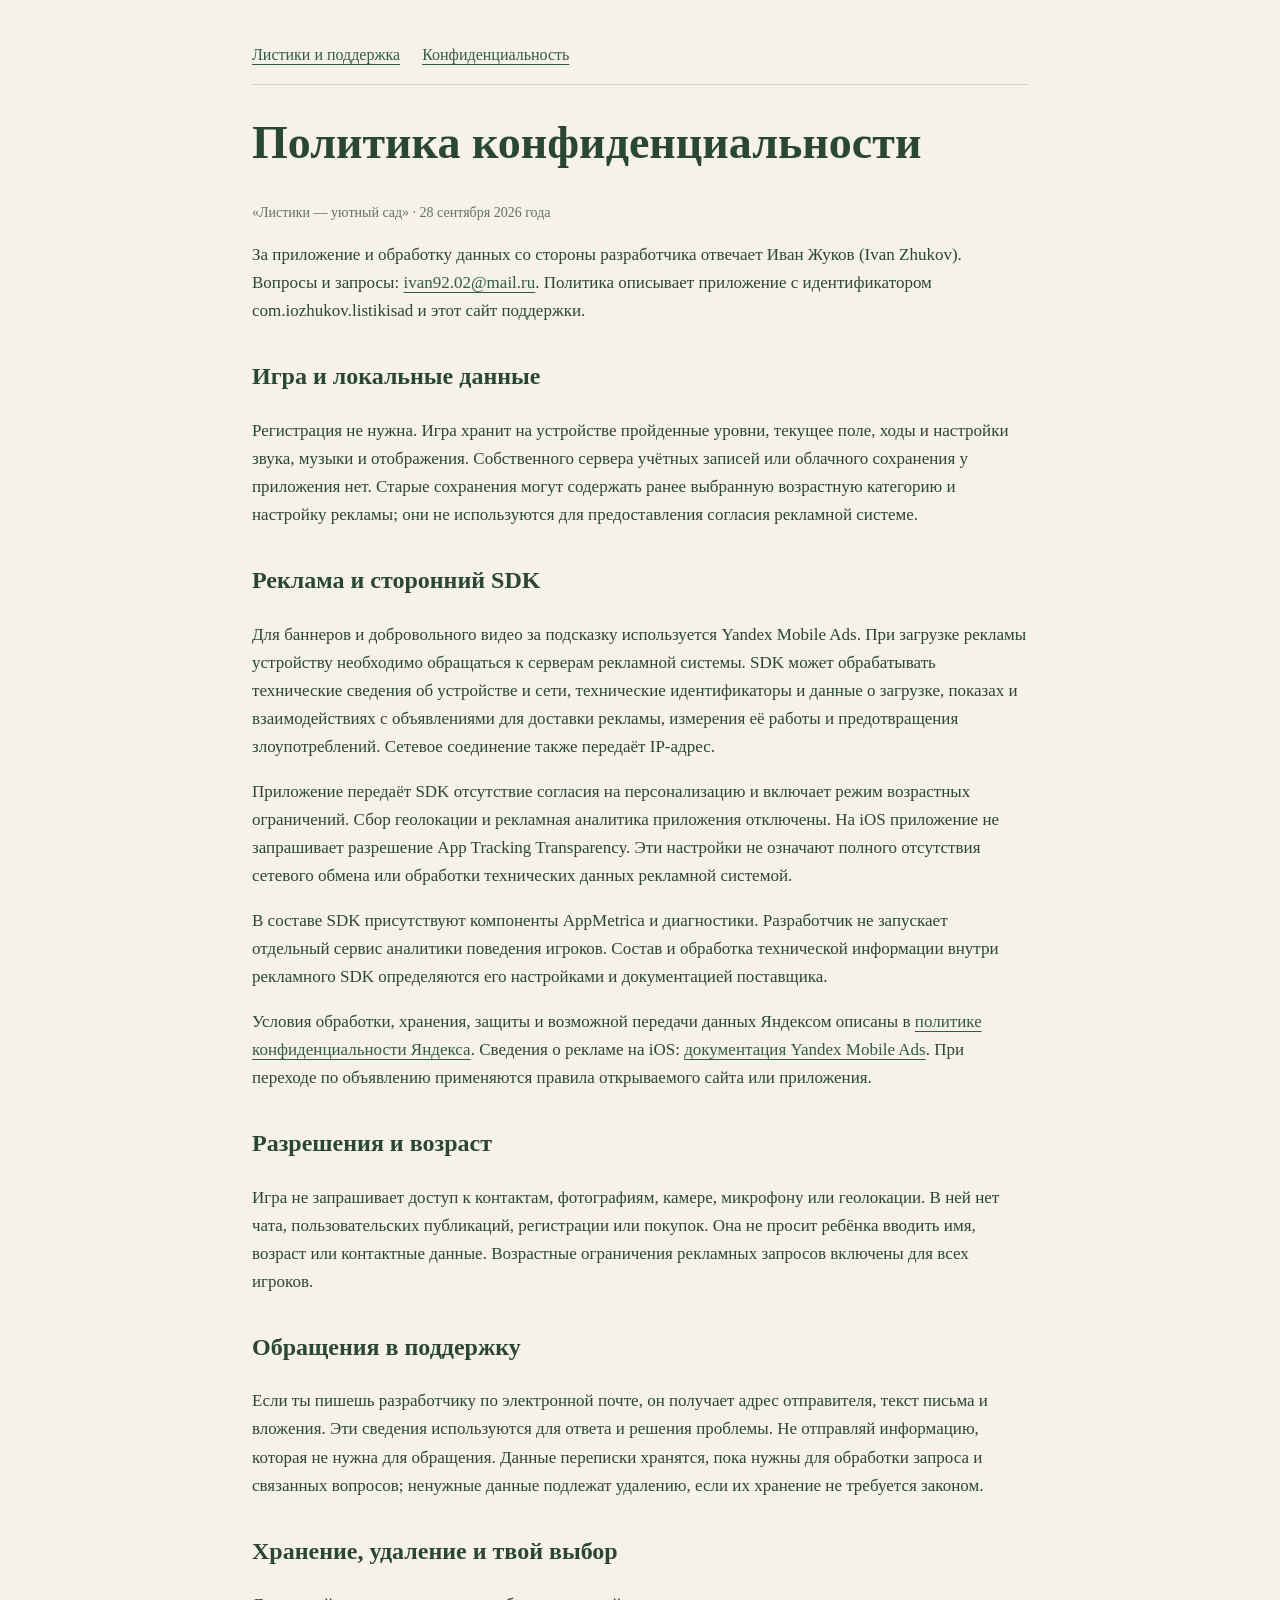
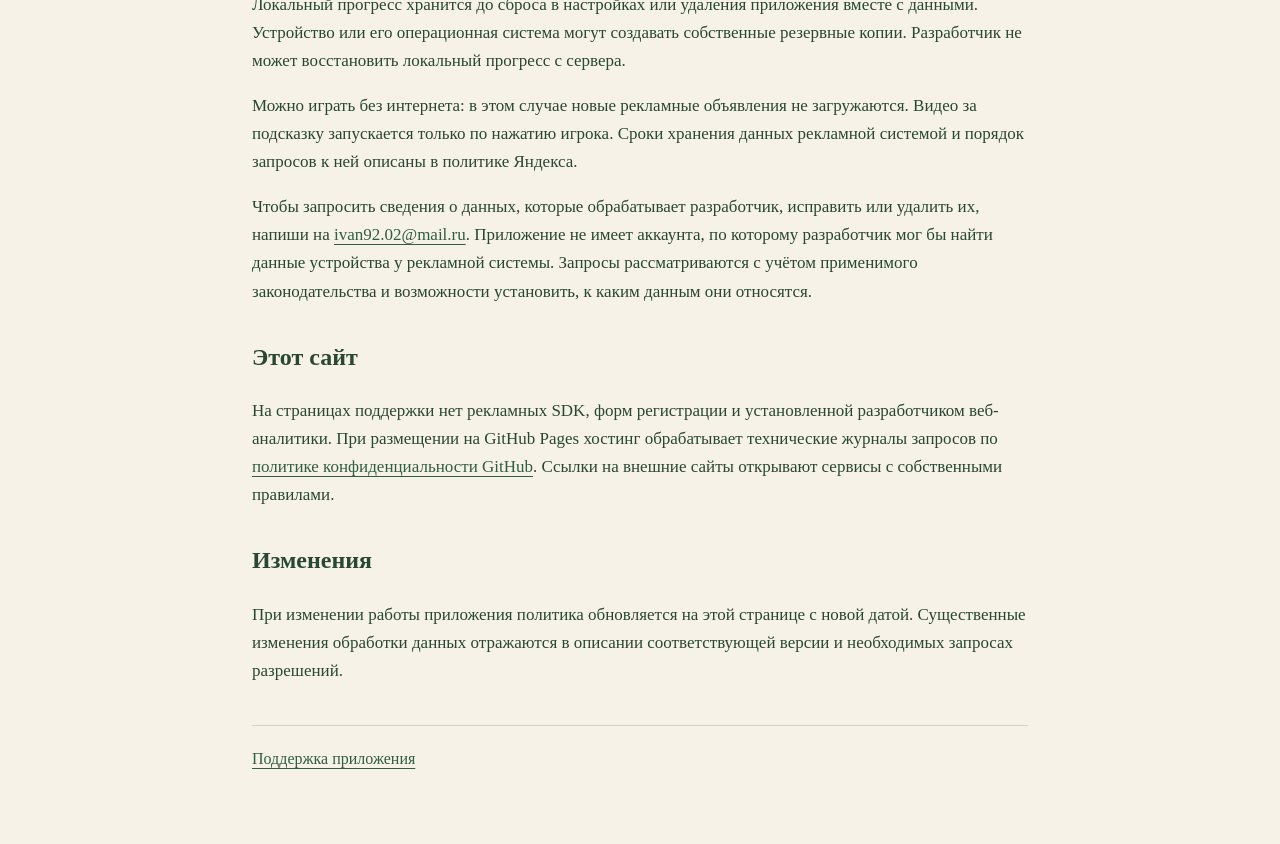
==== privacy.html @ 6e578c57 "Add files via upload" ====
<!doctype html><html lang="ru"><meta charset="utf-8"><meta name="viewport" content="width=device-width,initial-scale=1"><title>Листики — политика конфиденциальности</title><link rel="stylesheet" href="style.css"><main><nav><a href="index.html">Листики и поддержка</a><a href="privacy.html">Конфиденциальность</a></nav><h1>Политика конфиденциальности</h1><p class="muted">«Листики — уютный сад» · 28 сентября 2026 года</p><p>За приложение и обработку данных со стороны разработчика отвечает Иван Жуков (Ivan Zhukov). Вопросы и запросы: <a href="mailto:ivan92.02@mail.ru">ivan92.02@mail.ru</a>. Политика описывает приложение с идентификатором com.iozhukov.listikisad и этот сайт поддержки.</p><h2>Игра и локальные данные</h2><p>Регистрация не нужна. Игра хранит на устройстве пройденные уровни, текущее поле, ходы и настройки звука, музыки и отображения. Собственного сервера учётных записей или облачного сохранения у приложения нет. Старые сохранения могут содержать ранее выбранную возрастную категорию и настройку рекламы; они не используются для предоставления согласия рекламной системе.</p><h2>Реклама и сторонний SDK</h2><p>Для баннеров и добровольного видео за подсказку используется Yandex Mobile Ads. При загрузке рекламы устройству необходимо обращаться к серверам рекламной системы. SDK может обрабатывать технические сведения об устройстве и сети, технические идентификаторы и данные о загрузке, показах и взаимодействиях с объявлениями для доставки рекламы, измерения её работы и предотвращения злоупотреблений. Сетевое соединение также передаёт IP-адрес.</p><p>Приложение передаёт SDK отсутствие согласия на персонализацию и включает режим возрастных ограничений. Сбор геолокации и рекламная аналитика приложения отключены. На iOS приложение не запрашивает разрешение App Tracking Transparency. Эти настройки не означают полного отсутствия сетевого обмена или обработки технических данных рекламной системой.</p><p>В составе SDK присутствуют компоненты AppMetrica и диагностики. Разработчик не запускает отдельный сервис аналитики поведения игроков. Состав и обработка технической информации внутри рекламного SDK определяются его настройками и документацией поставщика.</p><p>Условия обработки, хранения, защиты и возможной передачи данных Яндексом описаны в <a href="https://yandex.ru/legal/confidential/">политике конфиденциальности Яндекса</a>. Сведения о рекламе на iOS: <a href="https://ads.yandex.com/helpcenter/en/dev/ios/app-privacy-apple">документация Yandex Mobile Ads</a>. При переходе по объявлению применяются правила открываемого сайта или приложения.</p><h2>Разрешения и возраст</h2><p>Игра не запрашивает доступ к контактам, фотографиям, камере, микрофону или геолокации. В ней нет чата, пользовательских публикаций, регистрации или покупок. Она не просит ребёнка вводить имя, возраст или контактные данные. Возрастные ограничения рекламных запросов включены для всех игроков.</p><h2>Обращения в поддержку</h2><p>Если ты пишешь разработчику по электронной почте, он получает адрес отправителя, текст письма и вложения. Эти сведения используются для ответа и решения проблемы. Не отправляй информацию, которая не нужна для обращения. Данные переписки хранятся, пока нужны для обработки запроса и связанных вопросов; ненужные данные подлежат удалению, если их хранение не требуется законом.</p><h2>Хранение, удаление и твой выбор</h2><p>Локальный прогресс хранится до сброса в настройках или удаления приложения вместе с данными. Устройство или его операционная система могут создавать собственные резервные копии. Разработчик не может восстановить локальный прогресс с сервера.</p><p>Можно играть без интернета: в этом случае новые рекламные объявления не загружаются. Видео за подсказку запускается только по нажатию игрока. Сроки хранения данных рекламной системой и порядок запросов к ней описаны в политике Яндекса.</p><p>Чтобы запросить сведения о данных, которые обрабатывает разработчик, исправить или удалить их, напиши на <a href="mailto:ivan92.02@mail.ru">ivan92.02@mail.ru</a>. Приложение не имеет аккаунта, по которому разработчик мог бы найти данные устройства у рекламной системы. Запросы рассматриваются с учётом применимого законодательства и возможности установить, к каким данным они относятся.</p><h2>Этот сайт</h2><p>На страницах поддержки нет рекламных SDK, форм регистрации и установленной разработчиком веб-аналитики. При размещении на GitHub Pages хостинг обрабатывает технические журналы запросов по <a href="https://docs.github.com/en/site-policy/privacy-policies/github-general-privacy-statement">политике конфиденциальности GitHub</a>. Ссылки на внешние сайты открывают сервисы с собственными правилами.</p><h2>Изменения</h2><p>При изменении работы приложения политика обновляется на этой странице с новой датой. Существенные изменения обработки данных отражаются в описании соответствующей версии и необходимых запросах разрешений.</p><footer><a href="index.html">Поддержка приложения</a></footer></main></html>
---- style.css ----
:root{color-scheme:light;font-family:Georgia,serif;color:#294734;background:#f6f2e7}*{box-sizing:border-box}body{margin:0;line-height:1.65}main{max-width:820px;margin:auto;padding:42px 22px 72px}nav{display:flex;flex-wrap:wrap;gap:22px;border-bottom:1px solid #cdd5c2;padding-bottom:16px;margin-bottom:32px}a{color:#315d40;text-underline-offset:4px}h1{font-size:clamp(30px,6vw,46px);line-height:1.15}h2{font-size:24px;margin-top:32px}p,li{font-size:17px}.muted{color:#62745f;font-size:14px}.card{background:#fffcf4;border:1px solid #d8decd;padding:20px;border-radius:16px}footer{border-top:1px solid #cdd5c2;margin-top:40px;padding-top:20px}
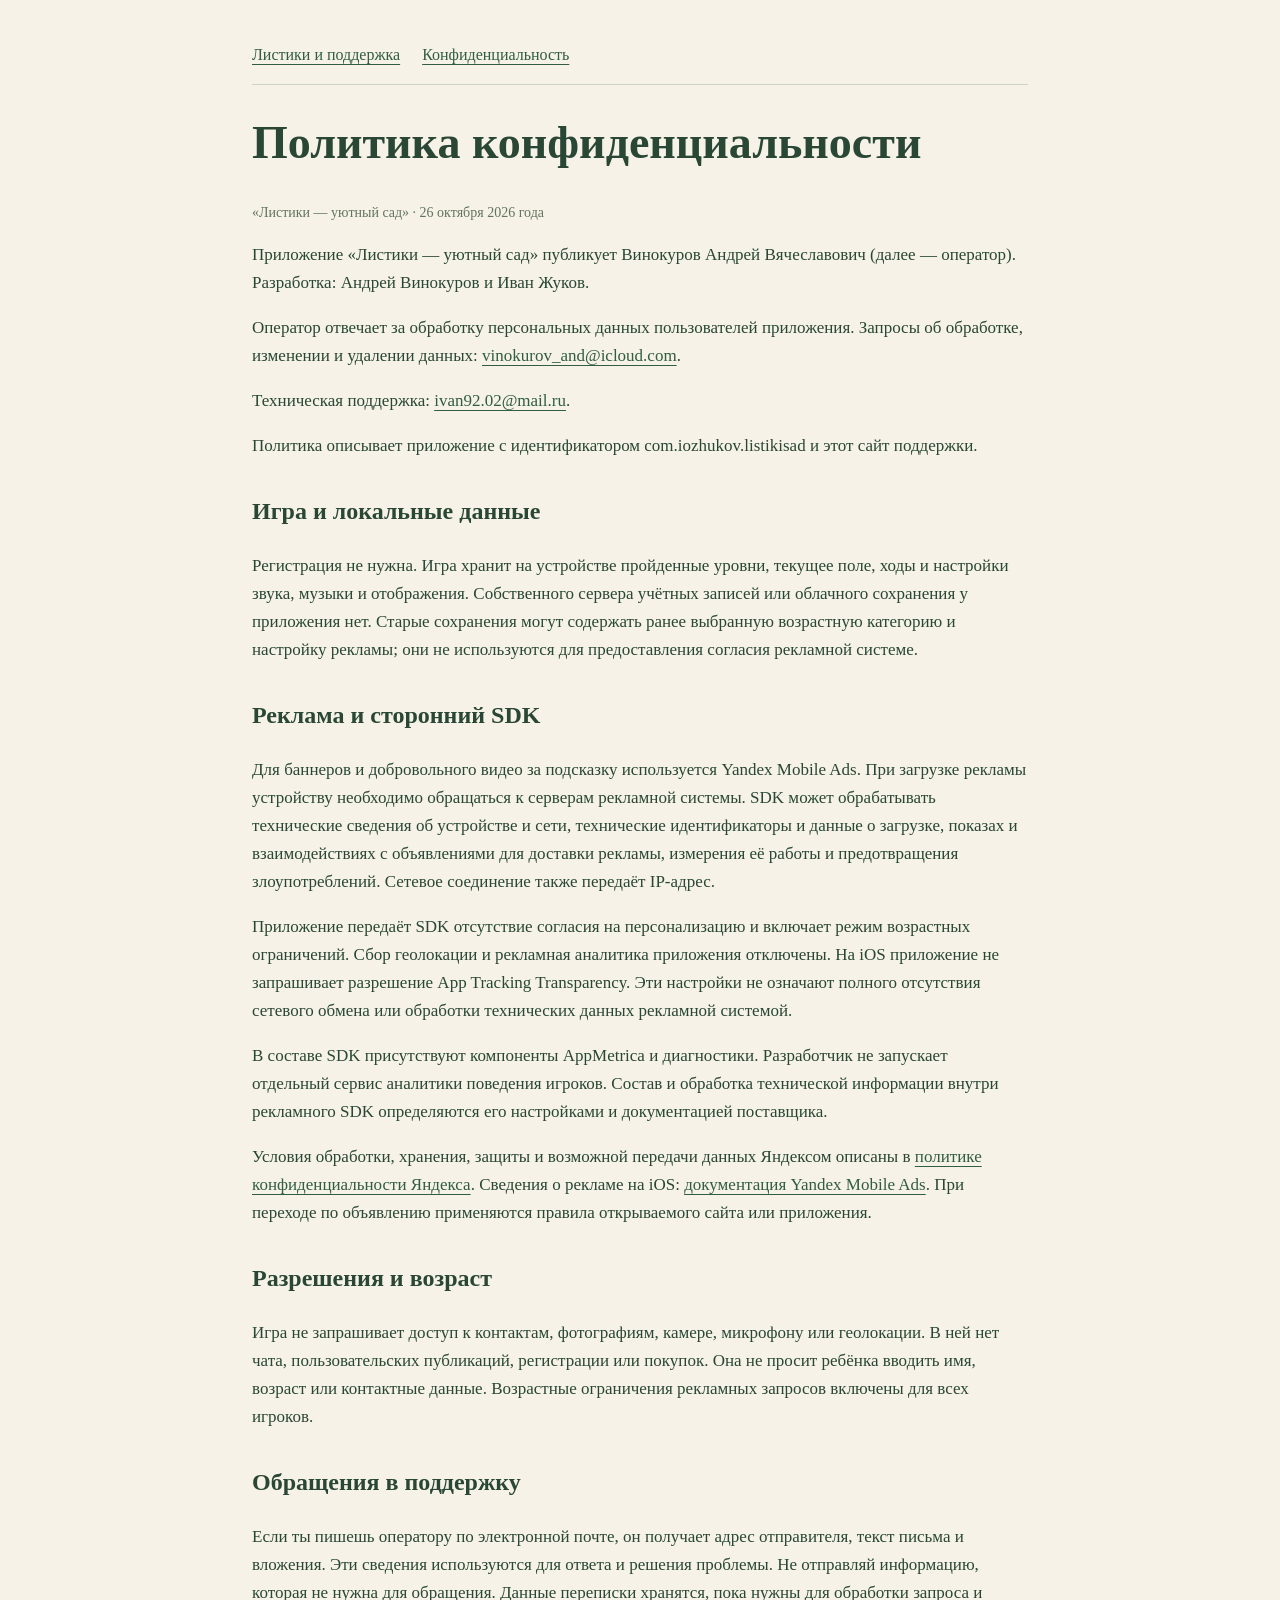
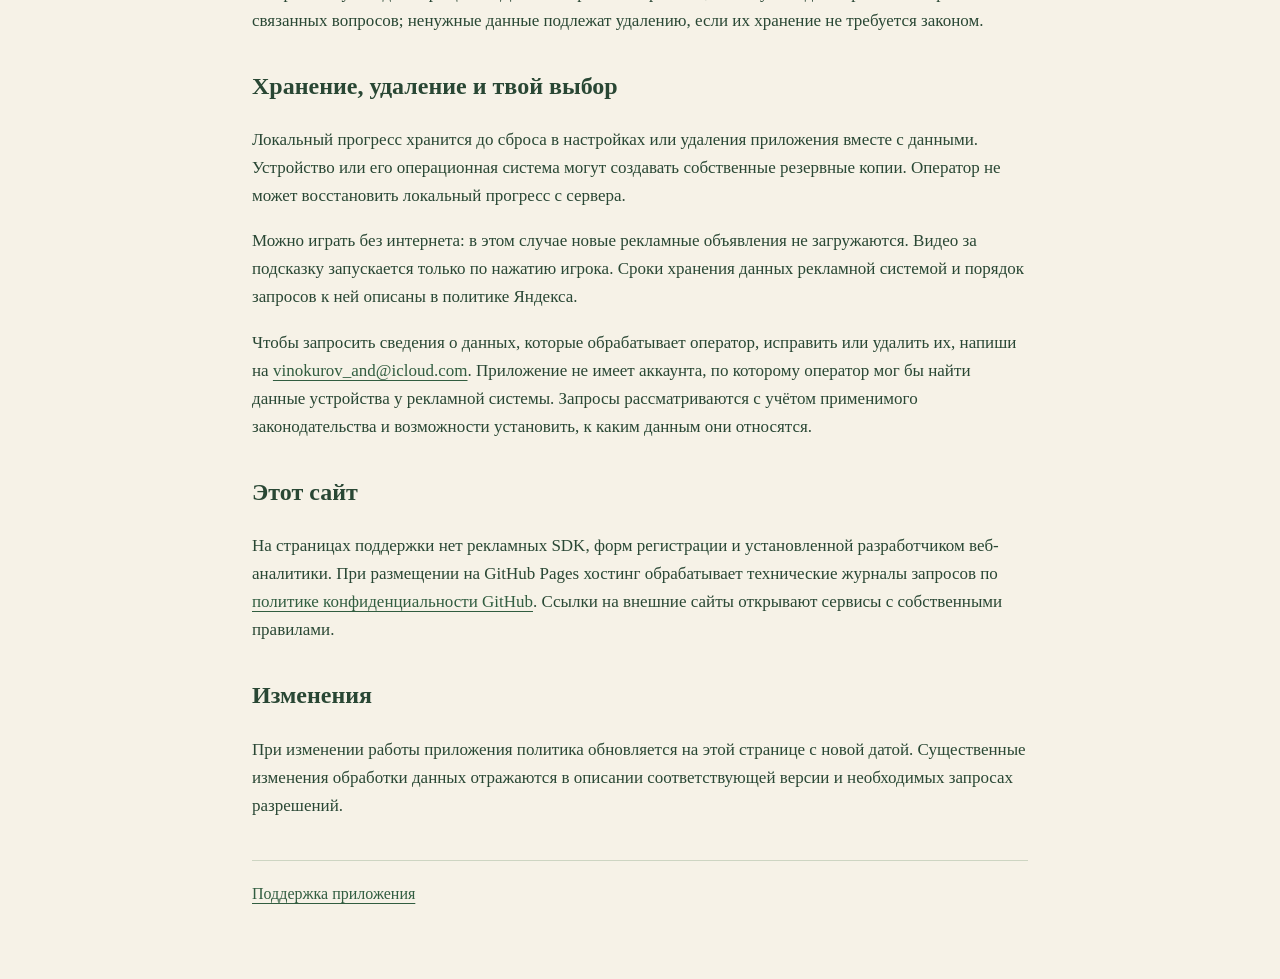
==== commit a70f9dbb: "Update publisher and privacy operator" ====
--- a/privacy.html
+++ b/privacy.html
@@ -1 +1 @@
-<!doctype html><html lang="ru"><meta charset="utf-8"><meta name="viewport" content="width=device-width,initial-scale=1"><title>Листики — политика конфиденциальности</title><link rel="stylesheet" href="style.css"><main><nav><a href="index.html">Листики и поддержка</a><a href="privacy.html">Конфиденциальность</a></nav><h1>Политика конфиденциальности</h1><p class="muted">«Листики — уютный сад» · 28 сентября 2026 года</p><p>За приложение и обработку данных со стороны разработчика отвечает Иван Жуков (Ivan Zhukov). Вопросы и запросы: <a href="mailto:ivan92.02@mail.ru">ivan92.02@mail.ru</a>. Политика описывает приложение с идентификатором com.iozhukov.listikisad и этот сайт поддержки.</p><h2>Игра и локальные данные</h2><p>Регистрация не нужна. Игра хранит на устройстве пройденные уровни, текущее поле, ходы и настройки звука, музыки и отображения. Собственного сервера учётных записей или облачного сохранения у приложения нет. Старые сохранения могут содержать ранее выбранную возрастную категорию и настройку рекламы; они не используются для предоставления согласия рекламной системе.</p><h2>Реклама и сторонний SDK</h2><p>Для баннеров и добровольного видео за подсказку используется Yandex Mobile Ads. При загрузке рекламы устройству необходимо обращаться к серверам рекламной системы. SDK может обрабатывать технические сведения об устройстве и сети, технические идентификаторы и данные о загрузке, показах и взаимодействиях с объявлениями для доставки рекламы, измерения её работы и предотвращения злоупотреблений. Сетевое соединение также передаёт IP-адрес.</p><p>Приложение передаёт SDK отсутствие согласия на персонализацию и включает режим возрастных ограничений. Сбор геолокации и рекламная аналитика приложения отключены. На iOS приложение не запрашивает разрешение App Tracking Transparency. Эти настройки не означают полного отсутствия сетевого обмена или обработки технических данных рекламной системой.</p><p>В составе SDK присутствуют компоненты AppMetrica и диагностики. Разработчик не запускает отдельный сервис аналитики поведения игроков. Состав и обработка технической информации внутри рекламного SDK определяются его настройками и документацией поставщика.</p><p>Условия обработки, хранения, защиты и возможной передачи данных Яндексом описаны в <a href="https://yandex.ru/legal/confidential/">политике конфиденциальности Яндекса</a>. Сведения о рекламе на iOS: <a href="https://ads.yandex.com/helpcenter/en/dev/ios/app-privacy-apple">документация Yandex Mobile Ads</a>. При переходе по объявлению применяются правила открываемого сайта или приложения.</p><h2>Разрешения и возраст</h2><p>Игра не запрашивает доступ к контактам, фотографиям, камере, микрофону или геолокации. В ней нет чата, пользовательских публикаций, регистрации или покупок. Она не просит ребёнка вводить имя, возраст или контактные данные. Возрастные ограничения рекламных запросов включены для всех игроков.</p><h2>Обращения в поддержку</h2><p>Если ты пишешь разработчику по электронной почте, он получает адрес отправителя, текст письма и вложения. Эти сведения используются для ответа и решения проблемы. Не отправляй информацию, которая не нужна для обращения. Данные переписки хранятся, пока нужны для обработки запроса и связанных вопросов; ненужные данные подлежат удалению, если их хранение не требуется законом.</p><h2>Хранение, удаление и твой выбор</h2><p>Локальный прогресс хранится до сброса в настройках или удаления приложения вместе с данными. Устройство или его операционная система могут создавать собственные резервные копии. Разработчик не может восстановить локальный прогресс с сервера.</p><p>Можно играть без интернета: в этом случае новые рекламные объявления не загружаются. Видео за подсказку запускается только по нажатию игрока. Сроки хранения данных рекламной системой и порядок запросов к ней описаны в политике Яндекса.</p><p>Чтобы запросить сведения о данных, которые обрабатывает разработчик, исправить или удалить их, напиши на <a href="mailto:ivan92.02@mail.ru">ivan92.02@mail.ru</a>. Приложение не имеет аккаунта, по которому разработчик мог бы найти данные устройства у рекламной системы. Запросы рассматриваются с учётом применимого законодательства и возможности установить, к каким данным они относятся.</p><h2>Этот сайт</h2><p>На страницах поддержки нет рекламных SDK, форм регистрации и установленной разработчиком веб-аналитики. При размещении на GitHub Pages хостинг обрабатывает технические журналы запросов по <a href="https://docs.github.com/en/site-policy/privacy-policies/github-general-privacy-statement">политике конфиденциальности GitHub</a>. Ссылки на внешние сайты открывают сервисы с собственными правилами.</p><h2>Изменения</h2><p>При изменении работы приложения политика обновляется на этой странице с новой датой. Существенные изменения обработки данных отражаются в описании соответствующей версии и необходимых запросах разрешений.</p><footer><a href="index.html">Поддержка приложения</a></footer></main></html>
+<!doctype html><html lang="ru"><meta charset="utf-8"><meta name="viewport" content="width=device-width,initial-scale=1"><title>Листики — политика конфиденциальности</title><link rel="stylesheet" href="style.css"><main><nav><a href="index.html">Листики и поддержка</a><a href="privacy.html">Конфиденциальность</a></nav><h1>Политика конфиденциальности</h1><p class="muted">«Листики — уютный сад» · 26 октября 2026 года</p><p>Приложение «Листики — уютный сад» публикует Винокуров Андрей Вячеславович (далее — оператор). Разработка: Андрей Винокуров и Иван Жуков.</p><p>Оператор отвечает за обработку персональных данных пользователей приложения. Запросы об обработке, изменении и удалении данных: <a href="mailto:vinokurov_and@icloud.com">vinokurov_and@icloud.com</a>.</p><p>Техническая поддержка: <a href="mailto:ivan92.02@mail.ru">ivan92.02@mail.ru</a>.</p><p>Политика описывает приложение с идентификатором com.iozhukov.listikisad и этот сайт поддержки.</p><h2>Игра и локальные данные</h2><p>Регистрация не нужна. Игра хранит на устройстве пройденные уровни, текущее поле, ходы и настройки звука, музыки и отображения. Собственного сервера учётных записей или облачного сохранения у приложения нет. Старые сохранения могут содержать ранее выбранную возрастную категорию и настройку рекламы; они не используются для предоставления согласия рекламной системе.</p><h2>Реклама и сторонний SDK</h2><p>Для баннеров и добровольного видео за подсказку используется Yandex Mobile Ads. При загрузке рекламы устройству необходимо обращаться к серверам рекламной системы. SDK может обрабатывать технические сведения об устройстве и сети, технические идентификаторы и данные о загрузке, показах и взаимодействиях с объявлениями для доставки рекламы, измерения её работы и предотвращения злоупотреблений. Сетевое соединение также передаёт IP-адрес.</p><p>Приложение передаёт SDK отсутствие согласия на персонализацию и включает режим возрастных ограничений. Сбор геолокации и рекламная аналитика приложения отключены. На iOS приложение не запрашивает разрешение App Tracking Transparency. Эти настройки не означают полного отсутствия сетевого обмена или обработки технических данных рекламной системой.</p><p>В составе SDK присутствуют компоненты AppMetrica и диагностики. Разработчик не запускает отдельный сервис аналитики поведения игроков. Состав и обработка технической информации внутри рекламного SDK определяются его настройками и документацией поставщика.</p><p>Условия обработки, хранения, защиты и возможной передачи данных Яндексом описаны в <a href="https://yandex.ru/legal/confidential/">политике конфиденциальности Яндекса</a>. Сведения о рекламе на iOS: <a href="https://ads.yandex.com/helpcenter/en/dev/ios/app-privacy-apple">документация Yandex Mobile Ads</a>. При переходе по объявлению применяются правила открываемого сайта или приложения.</p><h2>Разрешения и возраст</h2><p>Игра не запрашивает доступ к контактам, фотографиям, камере, микрофону или геолокации. В ней нет чата, пользовательских публикаций, регистрации или покупок. Она не просит ребёнка вводить имя, возраст или контактные данные. Возрастные ограничения рекламных запросов включены для всех игроков.</p><h2>Обращения в поддержку</h2><p>Если ты пишешь оператору по электронной почте, он получает адрес отправителя, текст письма и вложения. Эти сведения используются для ответа и решения проблемы. Не отправляй информацию, которая не нужна для обращения. Данные переписки хранятся, пока нужны для обработки запроса и связанных вопросов; ненужные данные подлежат удалению, если их хранение не требуется законом.</p><h2>Хранение, удаление и твой выбор</h2><p>Локальный прогресс хранится до сброса в настройках или удаления приложения вместе с данными. Устройство или его операционная система могут создавать собственные резервные копии. Оператор не может восстановить локальный прогресс с сервера.</p><p>Можно играть без интернета: в этом случае новые рекламные объявления не загружаются. Видео за подсказку запускается только по нажатию игрока. Сроки хранения данных рекламной системой и порядок запросов к ней описаны в политике Яндекса.</p><p>Чтобы запросить сведения о данных, которые обрабатывает оператор, исправить или удалить их, напиши на <a href="mailto:vinokurov_and@icloud.com">vinokurov_and@icloud.com</a>. Приложение не имеет аккаунта, по которому оператор мог бы найти данные устройства у рекламной системы. Запросы рассматриваются с учётом применимого законодательства и возможности установить, к каким данным они относятся.</p><h2>Этот сайт</h2><p>На страницах поддержки нет рекламных SDK, форм регистрации и установленной разработчиком веб-аналитики. При размещении на GitHub Pages хостинг обрабатывает технические журналы запросов по <a href="https://docs.github.com/en/site-policy/privacy-policies/github-general-privacy-statement">политике конфиденциальности GitHub</a>. Ссылки на внешние сайты открывают сервисы с собственными правилами.</p><h2>Изменения</h2><p>При изменении работы приложения политика обновляется на этой странице с новой датой. Существенные изменения обработки данных отражаются в описании соответствующей версии и необходимых запросах разрешений.</p><footer><a href="index.html">Поддержка приложения</a></footer></main></html>
